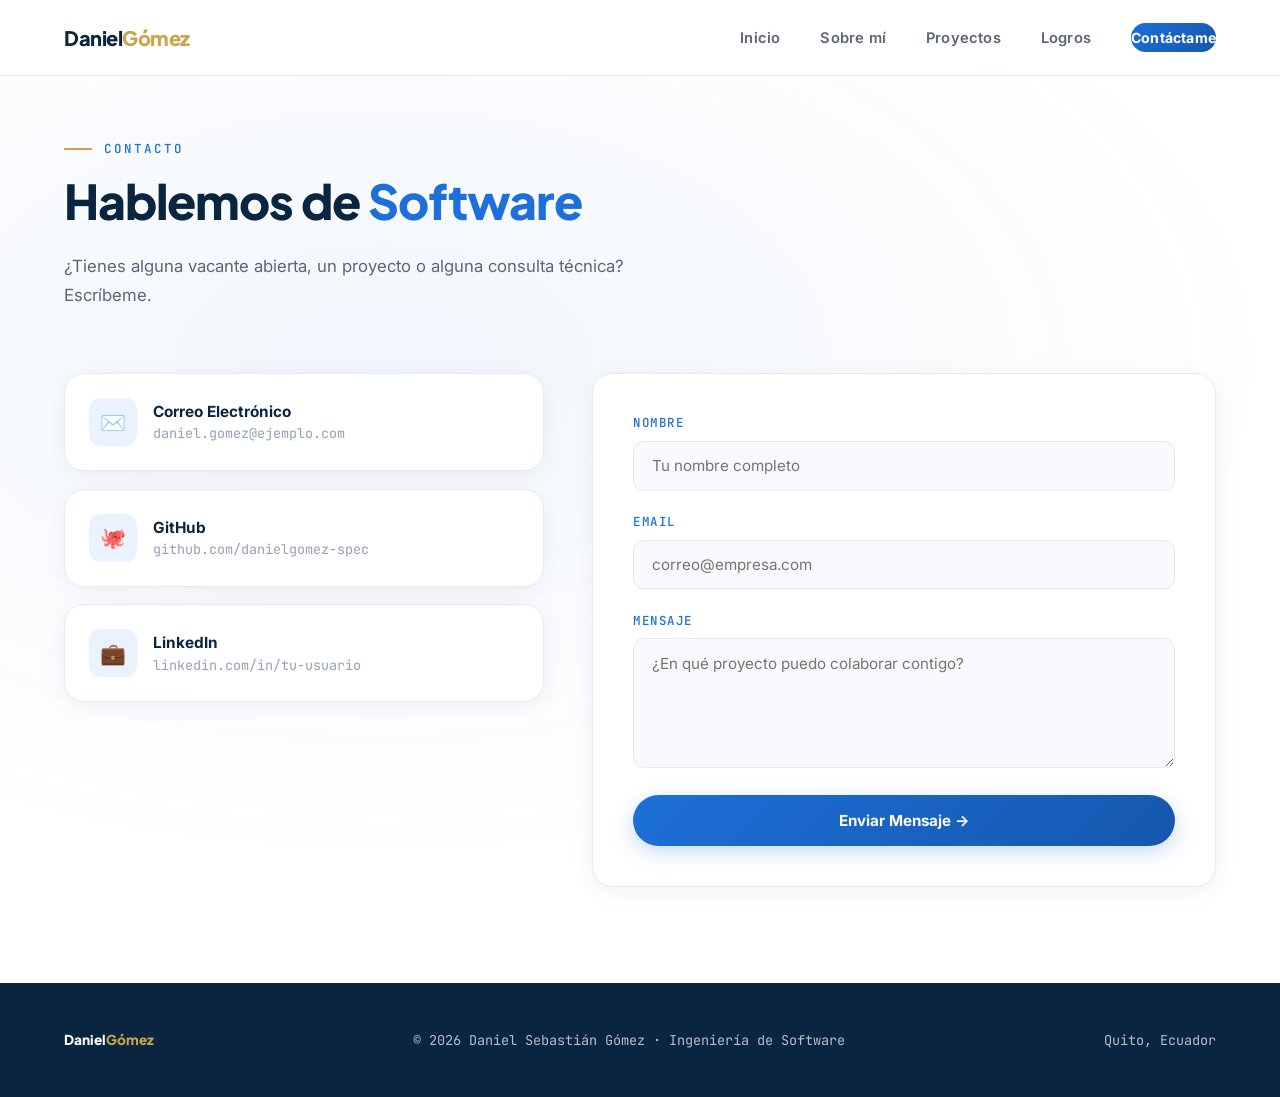
==== contacto.html @ 3a13659c "Cambio visual del portafolio" ====
<!DOCTYPE html>
<html lang="es">
<head>
  <meta charset="UTF-8" />
  <meta name="viewport" content="width=device-width, initial-scale=1.0" />
  <title>Contacto — Daniel Gómez</title>

  <link rel="preconnect" href="https://fonts.googleapis.com" />
  <link href="https://fonts.googleapis.com/css2?family=Plus+Jakarta+Sans:wght@500;700;800&family=Inter:wght@400;500;600&family=JetBrains+Mono:wght@400;500&display=swap" rel="stylesheet" />
  <link rel="stylesheet" href="style.css" />

  <!-- ====================================================
       ESTILOS PROPIOS DE ESTA PÁGINA (contacto.html)
       ==================================================== -->
  <style>
    .page-header { padding: 4rem 0 1rem; }

    .contact-grid { display: grid; grid-template-columns: 1fr 1.3fr; gap: 3rem; }

    /* Tarjetas de enlaces sociales */
    .contact-links { display: flex; flex-direction: column; gap: 1.1rem; }
    .contact-link {
      display: flex; align-items: center; gap: 1rem;
      padding: 1.5rem; text-decoration: none;
    }
    .contact-link:hover { transform: translateX(6px); }
    .contact-icon {
      width: 48px; height: 48px; border-radius: 12px;
      background: var(--blue-light);
      display: flex; align-items: center; justify-content: center;
      font-size: 1.3rem; flex-shrink: 0;
    }
    .contact-link h4 { color: var(--navy); font-size: 0.96rem; font-weight: 700; margin-bottom: 0.2rem; }
    .contact-link p { color: var(--text-light); font-size: 0.84rem; font-family: var(--font-mono); }

    /* Formulario */
    .contact-form { padding: 2.5rem; }
    .form-group { margin-bottom: 1.4rem; }
    .form-group label {
      display: block; font-family: var(--font-mono); font-size: 0.78rem;
      text-transform: uppercase; letter-spacing: 1.5px;
      color: var(--blue); margin-bottom: 0.6rem; font-weight: 500;
    }
    .form-group input, .form-group textarea {
      width: 100%;
      background: var(--bg-soft);
      border: 1px solid var(--border);
      border-radius: 10px; padding: 0.9rem 1.1rem;
      color: var(--text); font-family: var(--font-body); font-size: 0.95rem;
      transition: border-color 0.25s ease, background 0.25s ease;
    }
    .form-group input:focus, .form-group textarea:focus {
      outline: none; border-color: var(--blue); background: #fff;
      box-shadow: 0 0 0 3px var(--blue-light);
    }
    .form-group textarea { resize: vertical; min-height: 130px; }

    /* Pequeño aviso de confirmación, oculto por defecto */
    .form-success {
      display: none;
      background: #e7f7ee; color: #1a9b5c;
      padding: 0.9rem 1.1rem; border-radius: 10px;
      font-size: 0.88rem; margin-top: 1rem; font-weight: 600;
    }
    .form-success.show { display: block; }

    @media (max-width: 900px) {
      .contact-grid { grid-template-columns: 1fr; }
    }
  </style>
</head>
<body>

<div class="ambient-bg"></div>

<nav>
  <a class="nav-logo" href="index.html">Daniel<span>Gómez</span></a>
  <button class="nav-toggle" aria-label="Abrir menú"><span></span><span></span><span></span></button>
  <div class="nav-links">
    <a href="index.html">Inicio</a>
    <a href="sobre-mi.html">Sobre mí</a>
    <a href="proyectos.html">Proyectos</a>
    <a href="logros.html">Logros</a>
    <a href="contacto.html" class="active nav-cta">Contáctame</a>
  </div>
</nav>

<section class="page-section page-header">
  <div class="container">
    <div class="section-label">Contacto</div>
    <h1 class="section-title reveal">Hablemos de <span class="accent">Software</span></h1>
    <p class="section-subtitle reveal">¿Tienes alguna vacante abierta, un proyecto o alguna consulta técnica? Escríbeme.</p>
  </div>
</section>

<section class="page-section" style="padding-top: 0;">
  <div class="container">
    <div class="contact-grid">

      <!-- COLUMNA IZQUIERDA: redes y contacto directo -->
      <div class="contact-links reveal">
        <a href="mailto:daniel.gomez@ejemplo.com" class="card contact-link">
          <div class="contact-icon">✉️</div>
          <div><h4>Correo Electrónico</h4><p>daniel.gomez@ejemplo.com</p></div>
        </a>
        <a href="https://github.com/danielgomez-spec" target="_blank" class="card contact-link">
          <div class="contact-icon">🐙</div>
          <div><h4>GitHub</h4><p>github.com/danielgomez-spec</p></div>
        </a>
        <a href="https://linkedin.com/in/tu-usuario" target="_blank" class="card contact-link">
          <div class="contact-icon">💼</div>
          <div><h4>LinkedIn</h4><p>linkedin.com/in/tu-usuario</p></div>
        </a>
      </div>

      <!-- COLUMNA DERECHA: formulario (simulado, no envía a un servidor real) -->
      <form class="card contact-form reveal" id="contactForm">
        <div class="form-group">
          <label>Nombre</label>
          <input type="text" placeholder="Tu nombre completo" required />
        </div>
        <div class="form-group">
          <label>Email</label>
          <input type="email" placeholder="correo@empresa.com" required />
        </div>
        <div class="form-group">
          <label>Mensaje</label>
          <textarea placeholder="¿En qué proyecto puedo colaborar contigo?" required></textarea>
        </div>
        <button type="submit" class="btn-primary" style="width:100%; justify-content:center;">Enviar Mensaje →</button>
        <div class="form-success" id="formSuccess">✓ Mensaje enviado correctamente. Te responderé pronto.</div>
      </form>

    </div>
  </div>
</section>

<footer>
  <span class="footer-logo">Daniel<span>Gómez</span></span>
  <span>© 2026 Daniel Sebastián Gómez · Ingeniería de Software</span>
  <span>Quito, Ecuador</span>
</footer>

<script src="script.js"></script>

<!-- ====================================================
     SCRIPT PROPIO: simula el envío del formulario.
     NOTA IMPORTANTE: este formulario NO envía correos reales.
     Para que funcione de verdad necesitas conectarlo a un
     servicio backend (ej: Formspree, EmailJS, o tu propio
     servidor). Por ahora solo muestra un mensaje de éxito.
     ==================================================== -->
<script>
  const form = document.getElementById('contactForm');
  const success = document.getElementById('formSuccess');
  form.addEventListener('submit', (e) => {
    e.preventDefault();
    success.classList.add('show');
    form.reset();
    setTimeout(() => success.classList.remove('show'), 4000);
  });
</script>

</body>
</html>
---- style.css ----
/* ============================================================
   HOJA DE ESTILOS COMPARTIDA — Portafolio Daniel Gómez
   ============================================================
   Este archivo se usa en TODAS las páginas (index, sobre-mi,
   proyectos, logros, contacto) para que el diseño sea consistente.

   Si quieres cambiar un color, una fuente o un tamaño en TODO
   el sitio a la vez, hazlo aquí. Si quieres cambiar algo en
   UNA sola página, hazlo en el <style> de esa página.
   ============================================================ */

/* ── 1. VARIABLES DE COLOR Y TIPOGRAFÍA ──────────────────────
   Estas son las "piezas de lego" del diseño. Cambia un valor
   aquí y se actualiza en todo el sitio automáticamente. */
:root {
  /* Colores de fondo */
  --bg: #ffffff;              /* Fondo principal (blanco) */
  --bg-soft: #f7f9fc;         /* Fondo de secciones alternas (gris muy claro) */
  --bg-card: #ffffff;         /* Fondo de tarjetas */

  /* Colores de marca */
  --navy: #0a2540;            /* Azul marino oscuro — texto principal / nav */
  --blue: #1e6fd9;            /* Azul brillante — acento principal, links, botones */
  --blue-light: #eaf2fd;      /* Azul muy claro — fondos suaves de hover */
  --gold: #c9a449;            /* Dorado — acento premium, detalles, líneas */
  --gold-light: #f7efdc;      /* Dorado muy claro — fondos suaves */

  /* Colores de texto */
  --text: #1a1f2e;            /* Texto principal (casi negro) */
  --text-muted: #5b6577;      /* Texto secundario (gris) */
  --text-light: #94a0b3;      /* Texto terciario (gris claro) */

  /* Bordes y sombras */
  --border: #e6eaf0;          /* Borde sutil para tarjetas */
  --shadow: 0 4px 24px rgba(10, 37, 64, 0.06);
  --shadow-hover: 0 12px 40px rgba(10, 37, 64, 0.12);

  /* Tipografía: Plus Jakarta Sans = títulos (look moderno tipo Wix) 
     Inter = cuerpo de texto (alta legibilidad) */
  --font-display: 'Plus Jakarta Sans', sans-serif;
  --font-body: 'Inter', sans-serif;
  --font-mono: 'JetBrains Mono', monospace; /* Para etiquetas técnicas */

  --nav-h: 76px; /* Alto de la barra de navegación, usado para el padding-top del body */
}

/* ── 2. RESET BÁSICO ─────────────────────────────────────────
   Quita los márgenes/paddings por defecto del navegador para
   tener control total del espaciado. */
*, *::before, *::after { box-sizing: border-box; margin: 0; padding: 0; }
html { scroll-behavior: smooth; }
body {
  font-family: var(--font-body);
  background: var(--bg);
  color: var(--text);
  padding-top: var(--nav-h); /* Deja espacio para el nav fijo */
  overflow-x: hidden;
}
img { max-width: 100%; display: block; }
a { color: inherit; }

/* ── 3. FONDO ANIMADO SUTIL ───────────────────────────────────
   Capa decorativa con manchas de color en movimiento muy lento.
   Es puramente visual y no afecta el contenido (pointer-events: none).
   Para apagar la animación, comenta la línea "animation:" abajo. */
.ambient-bg {
  position: fixed;
  inset: 0;
  z-index: -1;
  pointer-events: none;
  background:
    radial-gradient(ellipse 50% 40% at 15% 20%, rgba(30,111,217,0.06) 0%, transparent 70%),
    radial-gradient(ellipse 45% 40% at 85% 60%, rgba(201,164,73,0.08) 0%, transparent 70%),
    radial-gradient(ellipse 40% 35% at 50% 90%, rgba(30,111,217,0.04) 0%, transparent 70%);
  background-size: 200% 200%;
  animation: ambientMove 25s ease-in-out infinite; /* Movimiento lento, no distrae */
}
@keyframes ambientMove {
  0%, 100% { background-position: 0% 0%; }
  50% { background-position: 100% 100%; }
}

/* ── 4. BARRA DE NAVEGACIÓN ───────────────────────────────────
   IMPORTANTE: los enlaces aquí son <a href="archivo.html">,
   es decir, NAVEGAN a otra página real (no usan #ancla).
   Por eso cada página HTML necesita su propio <nav> con la
   clase "active" puesta en el link correspondiente. */
nav {
  position: fixed; top: 0; left: 0; right: 0;
  z-index: 1000;
  height: var(--nav-h);
  display: flex; align-items: center; justify-content: space-between;
  padding: 0 4rem;
  background: rgba(255,255,255,0.85);
  backdrop-filter: blur(16px);
  -webkit-backdrop-filter: blur(16px);
  border-bottom: 1px solid var(--border);
}
.nav-logo {
  font-family: var(--font-display);
  font-size: 1.25rem;
  font-weight: 800;
  text-decoration: none;
  color: var(--navy);
  letter-spacing: -0.5px;
}
.nav-logo span { color: var(--gold); } /* La parte dorada del logo "DG.dev" */

.nav-links { display: flex; align-items: center; gap: 2.5rem; }
.nav-links a {
  text-decoration: none;
  color: var(--text-muted);
  font-size: 0.92rem;
  font-weight: 600;
  letter-spacing: 0.2px;
  position: relative;
  padding: 0.4rem 0;
  transition: color 0.25s ease;
}
/* Línea inferior animada al hacer hover/activo */
.nav-links a::after {
  content: '';
  position: absolute; left: 0; right: 0; bottom: -4px;
  height: 2px;
  background: linear-gradient(90deg, var(--blue), var(--gold));
  transform: scaleX(0);
  transform-origin: left;
  transition: transform 0.3s ease;
}
.nav-links a:hover { color: var(--navy); }
.nav-links a:hover::after, .nav-links a.active::after { transform: scaleX(1); }
.nav-links a.active { color: var(--navy); }

/* Botón CTA opcional en el nav (ej: "Contáctame") */
.nav-cta {
  background: linear-gradient(135deg, var(--blue), #1557ad);
  color: #fff !important;
  padding: 0.6rem 1.4rem;
  border-radius: 50px;
  font-size: 0.88rem !important;
  font-weight: 700 !important;
}
.nav-cta::after { display: none; } /* No queremos la línea inferior en el botón */
.nav-cta:hover { transform: translateY(-2px); box-shadow: 0 8px 20px rgba(30,111,217,0.3); }

/* Menú hamburguesa para móvil (oculto en desktop) */
.nav-toggle { display: none; }

/* ── 5. ETIQUETAS DE SECCIÓN (eyebrow + título) ───────────────
   Patrón reutilizado en cada página: una etiqueta pequeña con
   línea dorada + título grande con una palabra acentuada. */
.section-label {
  font-family: var(--font-mono);
  font-size: 0.78rem;
  font-weight: 500;
  color: var(--blue);
  letter-spacing: 3px;
  text-transform: uppercase;
  margin-bottom: 1rem;
  display: flex; align-items: center; gap: 0.75rem;
}
.section-label::before { content: ''; width: 28px; height: 2px; background: var(--gold); }

.section-title {
  font-family: var(--font-display);
  font-size: clamp(2rem, 4vw, 3rem);
  font-weight: 800;
  color: var(--navy);
  line-height: 1.15;
  letter-spacing: -1px;
  margin-bottom: 1.5rem;
}
.section-title .accent { color: var(--blue); } /* Palabra resaltada dentro de un título */
.section-title .accent-gold { color: var(--gold); }

.section-subtitle {
  color: var(--text-muted);
  font-size: 1.05rem;
  line-height: 1.7;
  max-width: 640px;
  margin-bottom: 3rem;
  font-weight: 400;
}

/* ── 6. CONTENEDORES GENERALES ────────────────────────────────
   .page-section = espacio estándar entre secciones de una página
   .container    = ancho máximo centrado, usado dentro de cada sección */
.page-section { padding: 6rem 0; position: relative; }
.page-section.soft { background: var(--bg-soft); } /* Para alternar fondo blanco/gris */
.container { max-width: 1280px; margin: 0 auto; padding: 0 4rem; }

/* ── 7. TARJETAS GENÉRICAS (reutilizadas en varias páginas) ──── */
.card {
  background: var(--bg-card);
  border: 1px solid var(--border);
  border-radius: 20px;
  box-shadow: var(--shadow);
  transition: transform 0.35s ease, box-shadow 0.35s ease, border-color 0.35s ease;
}
.card:hover {
  transform: translateY(-6px);
  box-shadow: var(--shadow-hover);
  border-color: rgba(30,111,217,0.25);
}

/* ── 8. BOTONES ────────────────────────────────────────────── */
.btn-primary {
  display: inline-flex; align-items: center; gap: 0.5rem;
  background: linear-gradient(135deg, var(--blue), #1557ad);
  color: #fff; text-decoration: none;
  padding: 1rem 2.2rem; border-radius: 50px;
  font-weight: 700; font-size: 0.95rem;
  box-shadow: 0 6px 20px rgba(30,111,217,0.25);
  transition: transform 0.3s ease, box-shadow 0.3s ease;
  border: none; cursor: pointer; font-family: var(--font-body);
}
.btn-primary:hover { transform: translateY(-3px); box-shadow: 0 10px 30px rgba(30,111,217,0.35); }

.btn-gold {
  display: inline-flex; align-items: center; gap: 0.5rem;
  background: linear-gradient(135deg, var(--gold), #b08f3a);
  color: #fff; text-decoration: none;
  padding: 1rem 2.2rem; border-radius: 50px;
  font-weight: 700; font-size: 0.95rem;
  box-shadow: 0 6px 20px rgba(201,164,73,0.3);
  transition: transform 0.3s ease, box-shadow 0.3s ease;
  border: none; cursor: pointer; font-family: var(--font-body);
}
.btn-gold:hover { transform: translateY(-3px); box-shadow: 0 10px 30px rgba(201,164,73,0.4); }

.btn-outline {
  display: inline-flex; align-items: center; gap: 0.5rem;
  border: 1.5px solid var(--navy);
  color: var(--navy); text-decoration: none;
  padding: 1rem 2.2rem; border-radius: 50px;
  font-weight: 700; font-size: 0.95rem;
  transition: all 0.3s ease; background: transparent;
}
.btn-outline:hover { background: var(--navy); color: #fff; transform: translateY(-3px); }

/* ── 9. ANIMACIÓN DE ENTRADA AL HACER SCROLL ──────────────────
   Cualquier elemento con clase "reveal" empieza invisible y
   desplazado hacia abajo. El JS (al final de cada página) le
   agrega la clase "visible" cuando entra en pantalla. */
.reveal {
  opacity: 0;
  transform: translateY(28px);
  transition: opacity 0.7s ease, transform 0.7s ease;
}
.reveal.visible { opacity: 1; transform: translateY(0); }

/* Divisor decorativo entre secciones */
.divider {
  height: 1px;
  max-width: 1280px; margin: 0 auto;
  background: linear-gradient(90deg, transparent, var(--border) 20%, var(--border) 80%, transparent);
}

/* ── 10. FOOTER GLOBAL ─────────────────────────────────────── */
footer {
  background: var(--navy);
  color: rgba(255,255,255,0.7);
  padding: 3rem 4rem;
  display: flex; align-items: center; justify-content: space-between;
  font-family: var(--font-mono); font-size: 0.85rem;
  flex-wrap: wrap; gap: 1rem;
}
.footer-logo { font-family: var(--font-display); font-weight: 800; color: #fff; }
.footer-logo span { color: var(--gold); }

/* ── 11. RESPONSIVE: TABLET Y MÓVIL ───────────────────────────
   Por debajo de 900px de ancho, escondemos el menú de texto y
   mostramos el botón hamburguesa (la lógica de abrir/cerrar
   está en el JS de cada página). */
@media (max-width: 900px) {
  nav { padding: 0 1.5rem; }
  .nav-links {
    position: fixed; top: var(--nav-h); left: 0; right: 0;
    background: #fff;
    flex-direction: column; align-items: flex-start;
    padding: 1.5rem;
    border-bottom: 1px solid var(--border);
    transform: translateY(-150%);
    transition: transform 0.35s ease;
    gap: 1.25rem;
  }
  .nav-links.open { transform: translateY(0); }
  .nav-toggle {
    display: flex; flex-direction: column; gap: 5px;
    background: none; border: none; cursor: pointer; padding: 0.5rem;
  }
  .nav-toggle span { width: 24px; height: 2px; background: var(--navy); border-radius: 2px; }

  .container { padding: 0 1.5rem; }
  .page-section { padding: 4rem 0; }
  footer { padding: 2rem 1.5rem; flex-direction: column; text-align: center; }
}

/* Respeta la preferencia de "reducir movimiento" del usuario */
@media (prefers-reduced-motion: reduce) {
  *, *::before, *::after { animation: none !important; transition: none !important; }
}
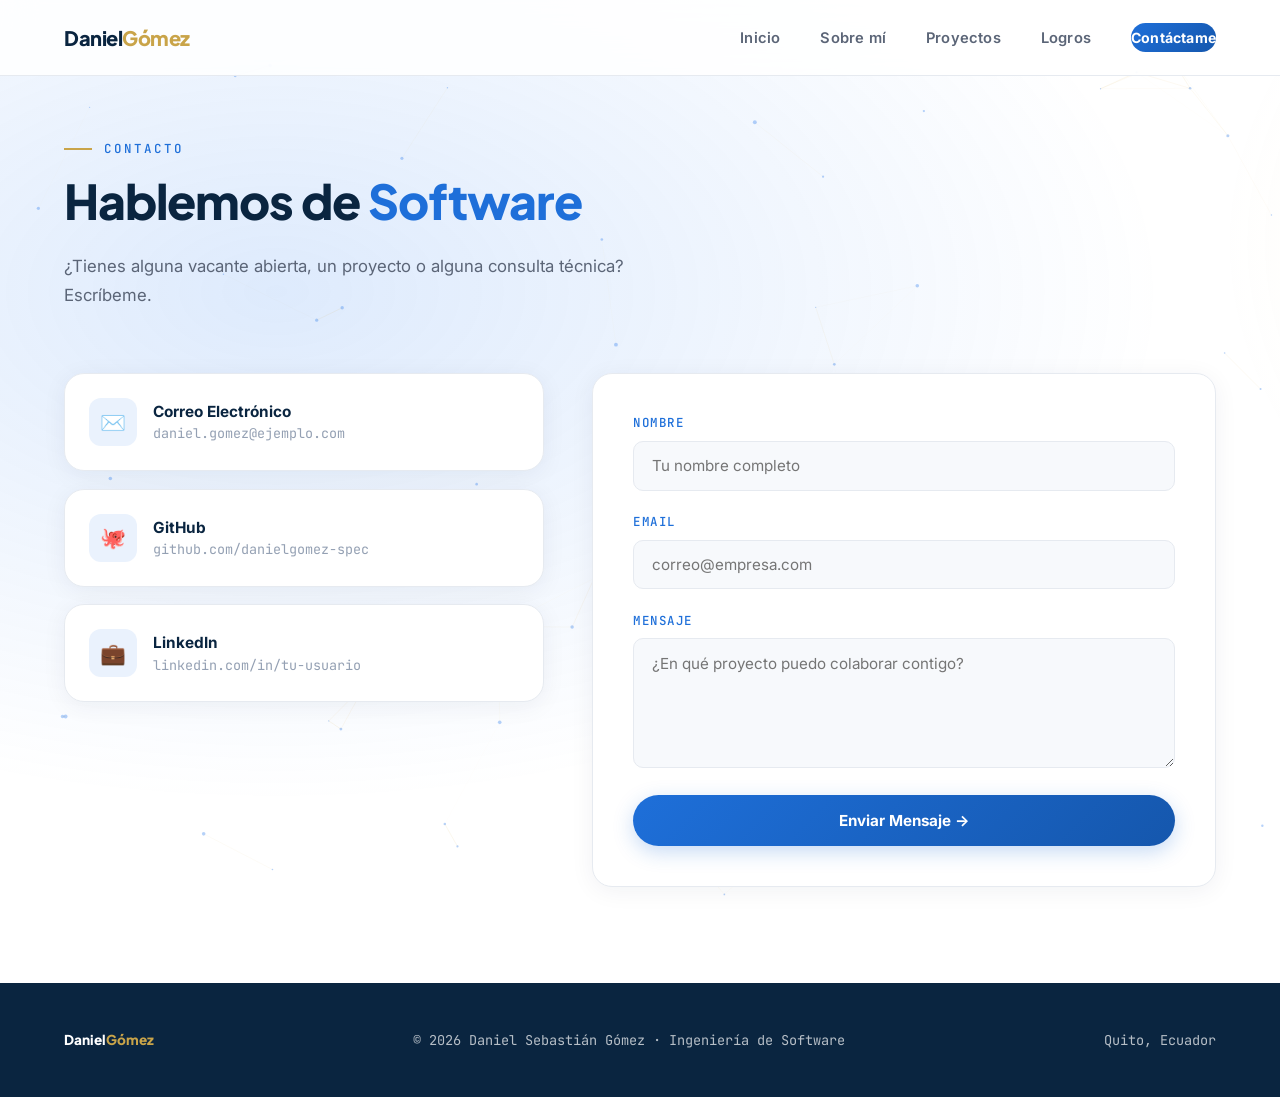
==== commit 8afe1c68: "Transicion y efectos visuales" ====
--- a/contacto.html
+++ b/contacto.html
@@ -71,7 +71,13 @@
 </head>
 <body>
 
+<!-- Cortina de transición entre páginas (ver style.css sección 11 y script.js sección 5) -->
+<div id="page-transition"><span class="transition-mark">DG</span></div>
+
+<!-- Capa de fondo decorativa: mesh de color animado -->
 <div class="ambient-bg"></div>
+<!-- Capa de fondo decorativa: partículas conectadas (dibujadas por JS) -->
+<canvas id="bg-canvas"></canvas>
 
 <nav>
   <a class="nav-logo" href="index.html">Daniel<span>Gómez</span></a>
--- a/style.css
+++ b/style.css
@@ -34,6 +34,15 @@
   --border: #e6eaf0;          /* Borde sutil para tarjetas */
   --shadow: 0 4px 24px rgba(10, 37, 64, 0.06);
   --shadow-hover: 0 12px 40px rgba(10, 37, 64, 0.12);
+
+  /* Colores SOLO para el fondo animado (más saturados que los de marca,
+     porque se usan en manchas grandes y difuminadas, no en texto).
+     Si quieres que el fondo se vea más o menos intenso, ajusta el
+     valor "alpha" (el número después de la coma final en rgba) en
+     la sección "FONDO ANIMADO" más abajo, no estos hex. */
+  --bg-fx-blue: #2f7ff0;
+  --bg-fx-gold: #d8ad4d;
+  --bg-fx-violet: #6c5ce7;
 
   /* Tipografía: Plus Jakarta Sans = títulos (look moderno tipo Wix) 
      Inter = cuerpo de texto (alta legibilidad) */
@@ -59,25 +68,47 @@
 img { max-width: 100%; display: block; }
 a { color: inherit; }
 
-/* ── 3. FONDO ANIMADO SUTIL ───────────────────────────────────
-   Capa decorativa con manchas de color en movimiento muy lento.
-   Es puramente visual y no afecta el contenido (pointer-events: none).
-   Para apagar la animación, comenta la línea "animation:" abajo. */
+/* ── 3. FONDO ANIMADO ──────────────────────────────────────────
+   Dos capas trabajando juntas para dar vida al fondo blanco:
+
+   A) .ambient-bg → un "mesh" de 4 manchas de color grandes y
+      difuminadas (radial-gradient) que se mueven lentamente en
+      bucle. Es la capa de color.
+
+   B) #bg-canvas → partículas finas conectadas por líneas que
+      flotan y reaccionan levemente al mouse. Es la capa de
+      textura/profundidad, dibujada con JavaScript (ver script.js).
+
+   Ambas son decorativas (pointer-events: none) y van DETRÁS de
+   todo el contenido (z-index: -2 y -1). Para bajar la intensidad
+   del color, reduce los valores "alpha" (el último número en cada
+   rgba). Para apagar el movimiento, comenta la línea "animation". */
 .ambient-bg {
+  position: fixed;
+  inset: 0;
+  z-index: -2;
+  pointer-events: none;
+  background:
+    radial-gradient(ellipse 55% 45% at 12% 18%, rgba(47,127,240,0.16) 0%, transparent 70%),
+    radial-gradient(ellipse 50% 45% at 88% 15%, rgba(216,173,77,0.18) 0%, transparent 70%),
+    radial-gradient(ellipse 50% 45% at 85% 85%, rgba(108,92,231,0.14) 0%, transparent 70%),
+    radial-gradient(ellipse 45% 40% at 10% 90%, rgba(47,127,240,0.12) 0%, transparent 70%);
+  background-size: 180% 180%;
+  animation: ambientMove 18s ease-in-out infinite alternate;
+}
+@keyframes ambientMove {
+  0%   { background-position: 0% 0%, 100% 0%, 100% 100%, 0% 100%; }
+  50%  { background-position: 30% 40%, 70% 30%, 70% 70%, 30% 60%; }
+  100% { background-position: 60% 10%, 40% 60%, 50% 40%, 60% 90%; }
+}
+
+/* Canvas de partículas: ocupa toda la pantalla, fijo, detrás del
+   contenido pero ENCIMA del mesh de color (z-index -1 vs -2). */
+#bg-canvas {
   position: fixed;
   inset: 0;
   z-index: -1;
   pointer-events: none;
-  background:
-    radial-gradient(ellipse 50% 40% at 15% 20%, rgba(30,111,217,0.06) 0%, transparent 70%),
-    radial-gradient(ellipse 45% 40% at 85% 60%, rgba(201,164,73,0.08) 0%, transparent 70%),
-    radial-gradient(ellipse 40% 35% at 50% 90%, rgba(30,111,217,0.04) 0%, transparent 70%);
-  background-size: 200% 200%;
-  animation: ambientMove 25s ease-in-out infinite; /* Movimiento lento, no distrae */
-}
-@keyframes ambientMove {
-  0%, 100% { background-position: 0% 0%; }
-  50% { background-position: 100% 100%; }
 }
 
 /* ── 4. BARRA DE NAVEGACIÓN ───────────────────────────────────
@@ -268,7 +299,52 @@
 .footer-logo { font-family: var(--font-display); font-weight: 800; color: #fff; }
 .footer-logo span { color: var(--gold); }
 
-/* ── 11. RESPONSIVE: TABLET Y MÓVIL ───────────────────────────
+/* ── 11. TRANSICIÓN ENTRE PÁGINAS ──────────────────────────────
+   Una "cortina" de color (#page-transition) cubre toda la pantalla
+   antes de cambiar de página y se retira con una animación al
+   cargar la nueva. Esto refuerza visualmente que las 5 páginas
+   están conectadas, en vez de sentirse como saltos secos.
+
+   Cómo funciona (la lógica vive en script.js):
+   1) Al cargar cualquier página, la cortina empieza visible y
+      se desliza hacia afuera (clase "leaving").
+   2) Al hacer clic en un link interno, la cortina vuelve a
+      cubrir la pantalla (clase "entering") y SOLO ENTONCES
+      se navega de verdad a la siguiente página. */
+#page-transition {
+  position: fixed;
+  inset: 0;
+  z-index: 9999;
+  pointer-events: none;
+  background: linear-gradient(120deg, var(--navy) 0%, var(--blue) 55%, var(--gold) 100%);
+  transform: translateY(0);
+  display: flex; align-items: center; justify-content: center;
+}
+/* Estado inicial al cargar: se retira hacia arriba revelando la página */
+#page-transition.leaving {
+  animation: curtainLeave 0.7s cubic-bezier(0.65, 0, 0.35, 1) forwards;
+}
+/* Estado al hacer clic en un link: cubre la pantalla hacia arriba */
+#page-transition.entering {
+  pointer-events: all;
+  animation: curtainEnter 0.5s cubic-bezier(0.65, 0, 0.35, 1) forwards;
+}
+@keyframes curtainLeave {
+  from { transform: translateY(0); }
+  to   { transform: translateY(-100%); }
+}
+@keyframes curtainEnter {
+  from { transform: translateY(100%); }
+  to   { transform: translateY(0); }
+}
+/* Pequeño logo/monograma centrado dentro de la cortina mientras transiciona */
+.transition-mark {
+  font-family: var(--font-display);
+  font-weight: 800; font-size: 1.4rem; color: #fff;
+  opacity: 0.9; letter-spacing: 1px;
+}
+
+/* ── 12. RESPONSIVE: TABLET Y MÓVIL ───────────────────────────
    Por debajo de 900px de ancho, escondemos el menú de texto y
    mostramos el botón hamburguesa (la lógica de abrir/cerrar
    está en el JS de cada página). */
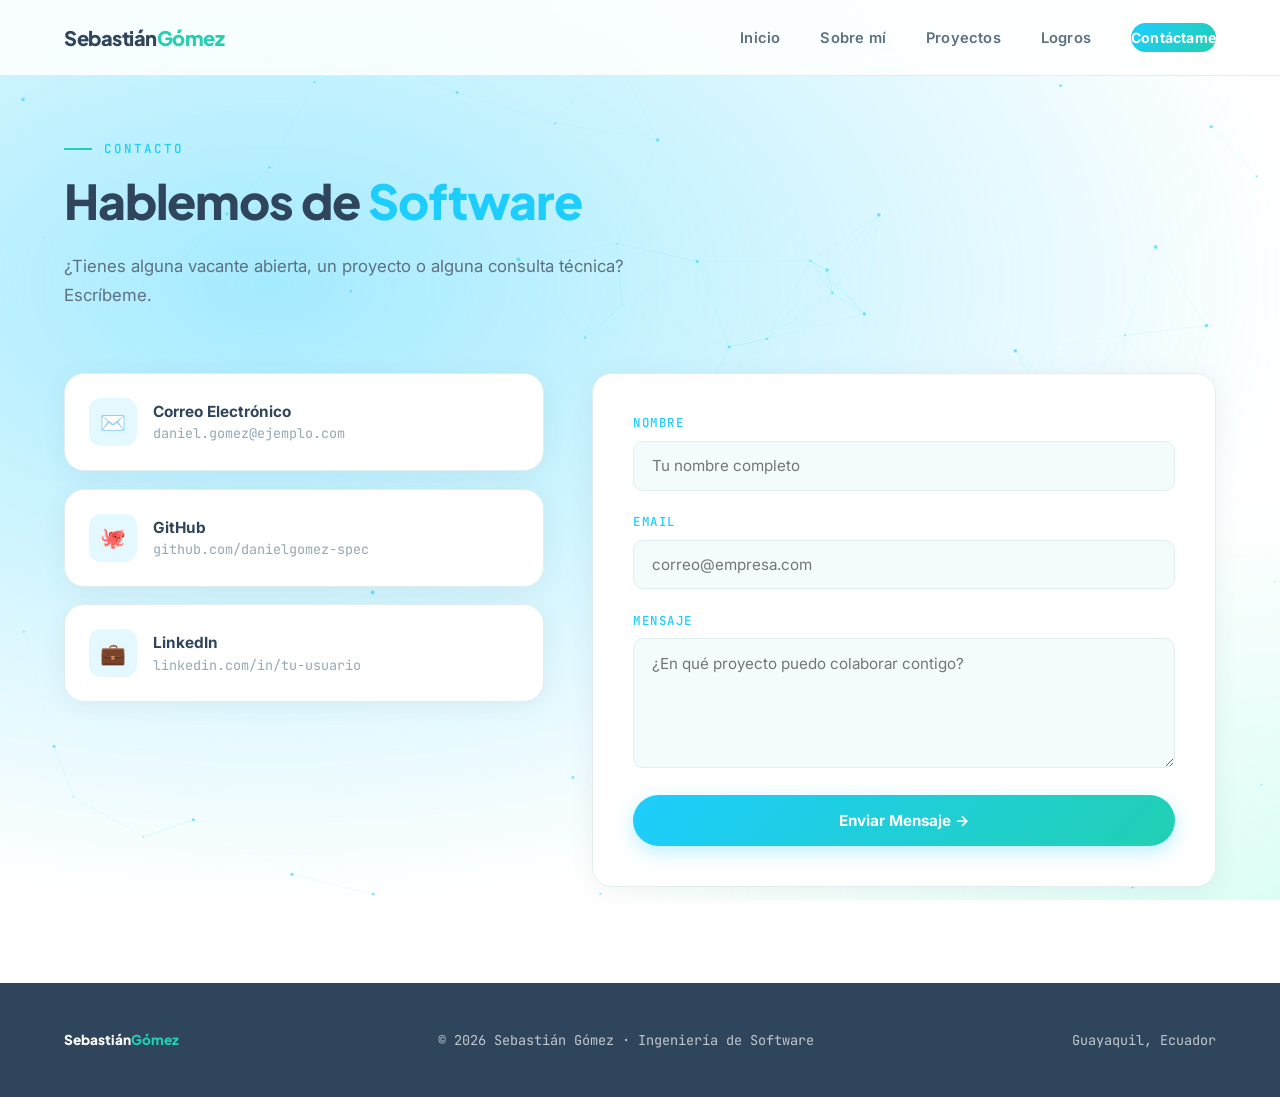
==== commit bd1630c5: "Cambios de visualizacion de la pagina" ====
--- a/contacto.html
+++ b/contacto.html
@@ -3,7 +3,7 @@
 <head>
   <meta charset="UTF-8" />
   <meta name="viewport" content="width=device-width, initial-scale=1.0" />
-  <title>Contacto — Daniel Gómez</title>
+  <title>Contacto — Sebastián Gómez</title>
 
   <link rel="preconnect" href="https://fonts.googleapis.com" />
   <link href="https://fonts.googleapis.com/css2?family=Plus+Jakarta+Sans:wght@500;700;800&family=Inter:wght@400;500;600&family=JetBrains+Mono:wght@400;500&display=swap" rel="stylesheet" />
@@ -80,7 +80,7 @@
 <canvas id="bg-canvas"></canvas>
 
 <nav>
-  <a class="nav-logo" href="index.html">Daniel<span>Gómez</span></a>
+  <a class="nav-logo" href="index.html">Sebastián<span>Gómez</span></a>
   <button class="nav-toggle" aria-label="Abrir menú"><span></span><span></span><span></span></button>
   <div class="nav-links">
     <a href="index.html">Inicio</a>
@@ -142,9 +142,9 @@
 </section>
 
 <footer>
-  <span class="footer-logo">Daniel<span>Gómez</span></span>
-  <span>© 2026 Daniel Sebastián Gómez · Ingeniería de Software</span>
-  <span>Quito, Ecuador</span>
+  <span class="footer-logo">Sebastián<span>Gómez</span></span>
+  <span>© 2026 Sebastián Gómez · Ingeniería de Software</span>
+  <span>Guayaquil, Ecuador</span>
 </footer>
 
 <script src="script.js"></script>
--- a/style.css
+++ b/style.css
@@ -15,34 +15,39 @@
 :root {
   /* Colores de fondo */
   --bg: #ffffff;              /* Fondo principal (blanco) */
-  --bg-soft: #f7f9fc;         /* Fondo de secciones alternas (gris muy claro) */
+  --bg-soft: #f4fbfb;         /* Fondo de secciones alternas (gris-menta muy claro) */
   --bg-card: #ffffff;         /* Fondo de tarjetas */
 
-  /* Colores de marca */
-  --navy: #0a2540;            /* Azul marino oscuro — texto principal / nav */
-  --blue: #1e6fd9;            /* Azul brillante — acento principal, links, botones */
-  --blue-light: #eaf2fd;      /* Azul muy claro — fondos suaves de hover */
-  --gold: #c9a449;            /* Dorado — acento premium, detalles, líneas */
-  --gold-light: #f7efdc;      /* Dorado muy claro — fondos suaves */
+  /* ── PALETA DE MARCA (actualizada) ──────────────────────────
+     Basada en el logo: cian eléctrico → turquesa → menta, con
+     azul marino apagado como color "ancla" para texto oscuro,
+     footer y nav. Si quieres volver a cambiar la paleta más
+     adelante, solo necesitas tocar estos 4 valores hexadecimales. */
+  --navy: #2f455c;            /* Azul marino apagado — texto principal / nav / footer */
+  --blue: #1dcdfe;            /* Cian eléctrico — acento principal, links, botones */
+  --blue-light: #e3f9ff;      /* Cian muy claro — fondos suaves de hover */
+  --gold: #21d0b2;            /* Turquesa — segundo acento, antes "dorado" */
+  --gold-light: #e3fbf5;      /* Turquesa muy claro — fondos suaves */
+  --mint: #34f5c5;            /* Menta — tercer acento, usado en detalles y fondo animado */
 
   /* Colores de texto */
-  --text: #1a1f2e;            /* Texto principal (casi negro) */
-  --text-muted: #5b6577;      /* Texto secundario (gris) */
-  --text-light: #94a0b3;      /* Texto terciario (gris claro) */
+  --text: #1c2b38;            /* Texto principal (azul-negro suave, mismo aire que --navy) */
+  --text-muted: #5c7080;      /* Texto secundario (gris azulado) */
+  --text-light: #94a8b5;      /* Texto terciario (gris azulado claro) */
 
   /* Bordes y sombras */
-  --border: #e6eaf0;          /* Borde sutil para tarjetas */
-  --shadow: 0 4px 24px rgba(10, 37, 64, 0.06);
-  --shadow-hover: 0 12px 40px rgba(10, 37, 64, 0.12);
-
-  /* Colores SOLO para el fondo animado (más saturados que los de marca,
-     porque se usan en manchas grandes y difuminadas, no en texto).
+  --border: #e1eef0;          /* Borde sutil para tarjetas */
+  --shadow: 0 4px 24px rgba(47, 69, 92, 0.07);
+  --shadow-hover: 0 12px 40px rgba(33, 208, 178, 0.16);
+
+  /* Colores SOLO para el fondo animado (mismos tonos de marca,
+     pero se usan en manchas grandes y difuminadas, no en texto).
      Si quieres que el fondo se vea más o menos intenso, ajusta el
      valor "alpha" (el número después de la coma final en rgba) en
      la sección "FONDO ANIMADO" más abajo, no estos hex. */
-  --bg-fx-blue: #2f7ff0;
-  --bg-fx-gold: #d8ad4d;
-  --bg-fx-violet: #6c5ce7;
+  --bg-fx-blue: #1dcdfe;
+  --bg-fx-gold: #21d0b2;
+  --bg-fx-violet: #34f5c5;
 
   /* Tipografía: Plus Jakarta Sans = títulos (look moderno tipo Wix) 
      Inter = cuerpo de texto (alta legibilidad) */
@@ -88,18 +93,25 @@
   inset: 0;
   z-index: -2;
   pointer-events: none;
+  /* Tercera vuelta de ajuste: opacidades casi al doble de la versión
+     anterior (0.22→0.40 etc.) y el núcleo de cada mancha llega más
+     lejos antes de difuminarse (de "72%" a "55%"), para que el color
+     se note de inmediato sobre el blanco sin necesidad de fijarse.
+     Las tarjetas (.card) siguen usando --bg-card sólido encima, así
+     que el texto dentro de ellas no pierde legibilidad. */
   background:
-    radial-gradient(ellipse 55% 45% at 12% 18%, rgba(47,127,240,0.16) 0%, transparent 70%),
-    radial-gradient(ellipse 50% 45% at 88% 15%, rgba(216,173,77,0.18) 0%, transparent 70%),
-    radial-gradient(ellipse 50% 45% at 85% 85%, rgba(108,92,231,0.14) 0%, transparent 70%),
-    radial-gradient(ellipse 45% 40% at 10% 90%, rgba(47,127,240,0.12) 0%, transparent 70%);
-  background-size: 180% 180%;
-  animation: ambientMove 18s ease-in-out infinite alternate;
+    radial-gradient(ellipse 70% 60% at 10% 15%, rgba(29,205,254,0.40) 0%, transparent 55%),
+    radial-gradient(ellipse 65% 60% at 92% 8%, rgba(52,245,197,0.42) 0%, transparent 55%),
+    radial-gradient(ellipse 65% 60% at 90% 90%, rgba(33,208,178,0.38) 0%, transparent 55%),
+    radial-gradient(ellipse 60% 55% at 6% 95%, rgba(29,205,254,0.34) 0%, transparent 55%),
+    radial-gradient(ellipse 45% 40% at 50% 50%, rgba(52,245,197,0.20) 0%, transparent 60%);
+  background-size: 210% 210%;
+  animation: ambientMove 13s ease-in-out infinite alternate;
 }
 @keyframes ambientMove {
-  0%   { background-position: 0% 0%, 100% 0%, 100% 100%, 0% 100%; }
-  50%  { background-position: 30% 40%, 70% 30%, 70% 70%, 30% 60%; }
-  100% { background-position: 60% 10%, 40% 60%, 50% 40%, 60% 90%; }
+  0%   { background-position: 0% 0%, 100% 0%, 100% 100%, 0% 100%, 50% 50%; }
+  50%  { background-position: 35% 45%, 65% 25%, 65% 75%, 25% 65%, 40% 60%; }
+  100% { background-position: 65% 5%, 35% 65%, 45% 35%, 65% 95%, 60% 40%; }
 }
 
 /* Canvas de partículas: ocupa toda la pantalla, fijo, detrás del
@@ -164,7 +176,7 @@
 
 /* Botón CTA opcional en el nav (ej: "Contáctame") */
 .nav-cta {
-  background: linear-gradient(135deg, var(--blue), #1557ad);
+  background: linear-gradient(135deg, var(--blue), var(--gold));
   color: #fff !important;
   padding: 0.6rem 1.4rem;
   border-radius: 50px;
@@ -172,7 +184,7 @@
   font-weight: 700 !important;
 }
 .nav-cta::after { display: none; } /* No queremos la línea inferior en el botón */
-.nav-cta:hover { transform: translateY(-2px); box-shadow: 0 8px 20px rgba(30,111,217,0.3); }
+.nav-cta:hover { transform: translateY(-2px); box-shadow: 0 8px 20px rgba(29,205,254,0.35); }
 
 /* Menú hamburguesa para móvil (oculto en desktop) */
 .nav-toggle { display: none; }
@@ -231,33 +243,33 @@
 .card:hover {
   transform: translateY(-6px);
   box-shadow: var(--shadow-hover);
-  border-color: rgba(30,111,217,0.25);
+  border-color: rgba(29,205,254,0.3);
 }
 
 /* ── 8. BOTONES ────────────────────────────────────────────── */
 .btn-primary {
   display: inline-flex; align-items: center; gap: 0.5rem;
-  background: linear-gradient(135deg, var(--blue), #1557ad);
+  background: linear-gradient(135deg, var(--blue), var(--gold));
   color: #fff; text-decoration: none;
   padding: 1rem 2.2rem; border-radius: 50px;
   font-weight: 700; font-size: 0.95rem;
-  box-shadow: 0 6px 20px rgba(30,111,217,0.25);
+  box-shadow: 0 6px 20px rgba(29,205,254,0.3);
   transition: transform 0.3s ease, box-shadow 0.3s ease;
   border: none; cursor: pointer; font-family: var(--font-body);
 }
-.btn-primary:hover { transform: translateY(-3px); box-shadow: 0 10px 30px rgba(30,111,217,0.35); }
+.btn-primary:hover { transform: translateY(-3px); box-shadow: 0 10px 30px rgba(29,205,254,0.4); }
 
 .btn-gold {
   display: inline-flex; align-items: center; gap: 0.5rem;
-  background: linear-gradient(135deg, var(--gold), #b08f3a);
+  background: linear-gradient(135deg, var(--gold), var(--mint));
   color: #fff; text-decoration: none;
   padding: 1rem 2.2rem; border-radius: 50px;
   font-weight: 700; font-size: 0.95rem;
-  box-shadow: 0 6px 20px rgba(201,164,73,0.3);
+  box-shadow: 0 6px 20px rgba(33,208,178,0.3);
   transition: transform 0.3s ease, box-shadow 0.3s ease;
   border: none; cursor: pointer; font-family: var(--font-body);
 }
-.btn-gold:hover { transform: translateY(-3px); box-shadow: 0 10px 30px rgba(201,164,73,0.4); }
+.btn-gold:hover { transform: translateY(-3px); box-shadow: 0 10px 30px rgba(33,208,178,0.4); }
 
 .btn-outline {
   display: inline-flex; align-items: center; gap: 0.5rem;
@@ -316,7 +328,7 @@
   inset: 0;
   z-index: 9999;
   pointer-events: none;
-  background: linear-gradient(120deg, var(--navy) 0%, var(--blue) 55%, var(--gold) 100%);
+  background: linear-gradient(120deg, var(--navy) 0%, var(--blue) 45%, var(--gold) 75%, var(--mint) 100%);
   transform: translateY(0);
   display: flex; align-items: center; justify-content: center;
 }
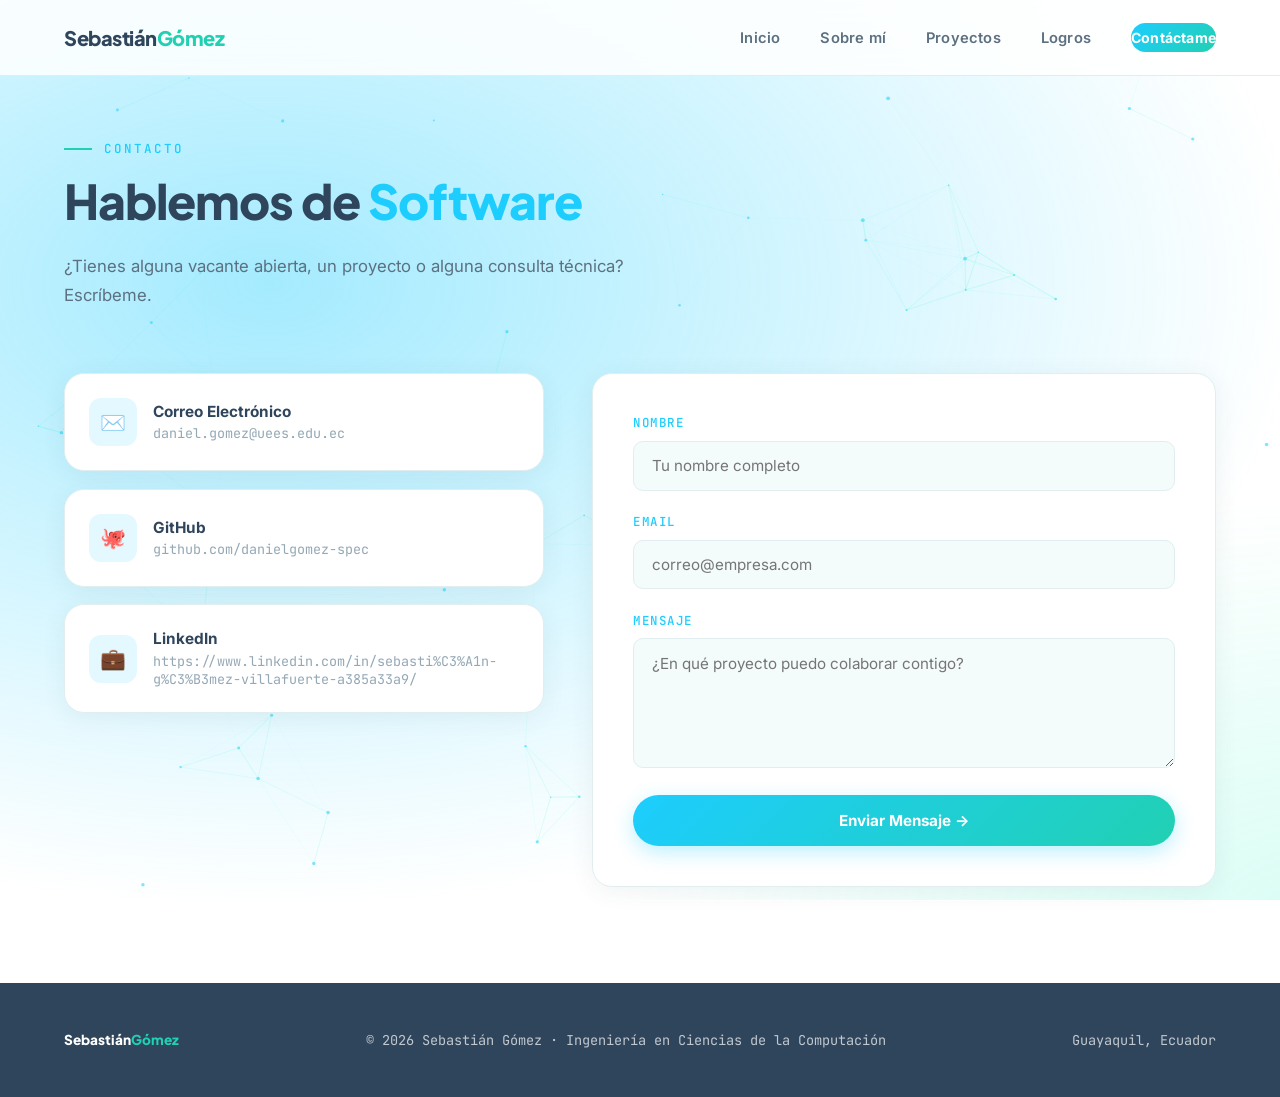
==== commit 1295bfde: "Cambios de información personal" ====
--- a/contacto.html
+++ b/contacto.html
@@ -105,9 +105,9 @@
 
       <!-- COLUMNA IZQUIERDA: redes y contacto directo -->
       <div class="contact-links reveal">
-        <a href="mailto:daniel.gomez@ejemplo.com" class="card contact-link">
+        <a href="mailto:daniel.gomez@uees.edu.ec" class="card contact-link">
           <div class="contact-icon">✉️</div>
-          <div><h4>Correo Electrónico</h4><p>daniel.gomez@ejemplo.com</p></div>
+          <div><h4>Correo Electrónico</h4><p>daniel.gomez@uees.edu.ec</p></div>
         </a>
         <a href="https://github.com/danielgomez-spec" target="_blank" class="card contact-link">
           <div class="contact-icon">🐙</div>
@@ -115,7 +115,7 @@
         </a>
         <a href="https://linkedin.com/in/tu-usuario" target="_blank" class="card contact-link">
           <div class="contact-icon">💼</div>
-          <div><h4>LinkedIn</h4><p>linkedin.com/in/tu-usuario</p></div>
+          <div><h4>LinkedIn</h4><p>https://www.linkedin.com/in/sebasti%C3%A1n-g%C3%B3mez-villafuerte-a385a33a9/</p></div>
         </a>
       </div>
 
@@ -143,7 +143,7 @@
 
 <footer>
   <span class="footer-logo">Sebastián<span>Gómez</span></span>
-  <span>© 2026 Sebastián Gómez · Ingeniería de Software</span>
+  <span>© 2026 Sebastián Gómez · Ingeniería en Ciencias de la Computación</span>
   <span>Guayaquil, Ecuador</span>
 </footer>
 
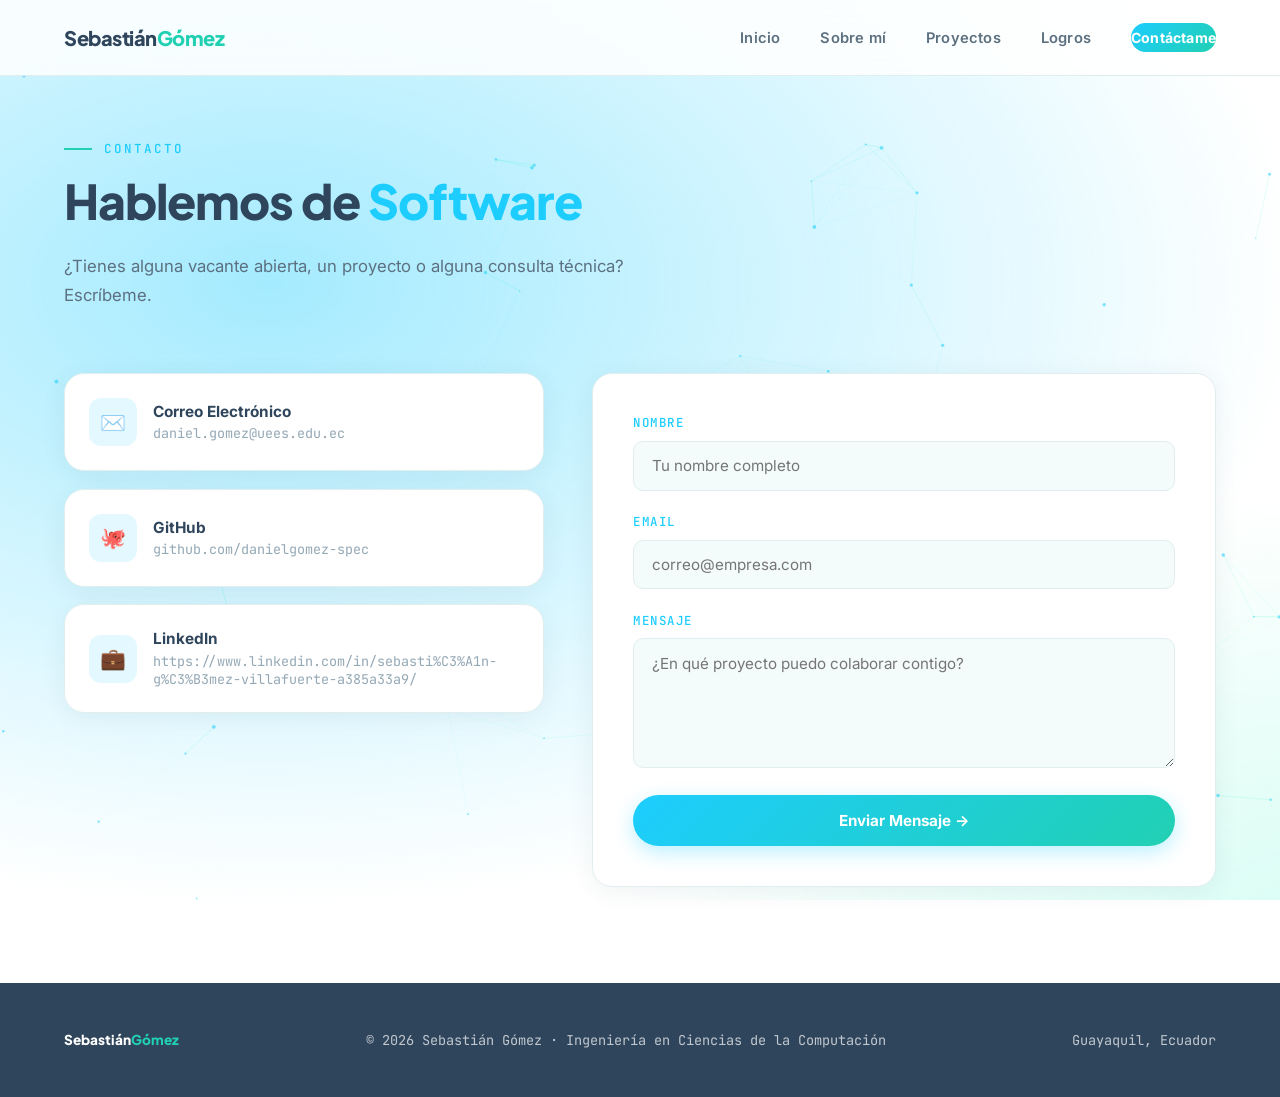
==== commit 976d448f: "Descargar CV" ====
--- a/contacto.html
+++ b/contacto.html
@@ -72,7 +72,7 @@
 <body>
 
 <!-- Cortina de transición entre páginas (ver style.css sección 11 y script.js sección 5) -->
-<div id="page-transition"><span class="transition-mark">DG</span></div>
+<div id="page-transition"><span class="transition-mark">SG</span></div>
 
 <!-- Capa de fondo decorativa: mesh de color animado -->
 <div class="ambient-bg"></div>
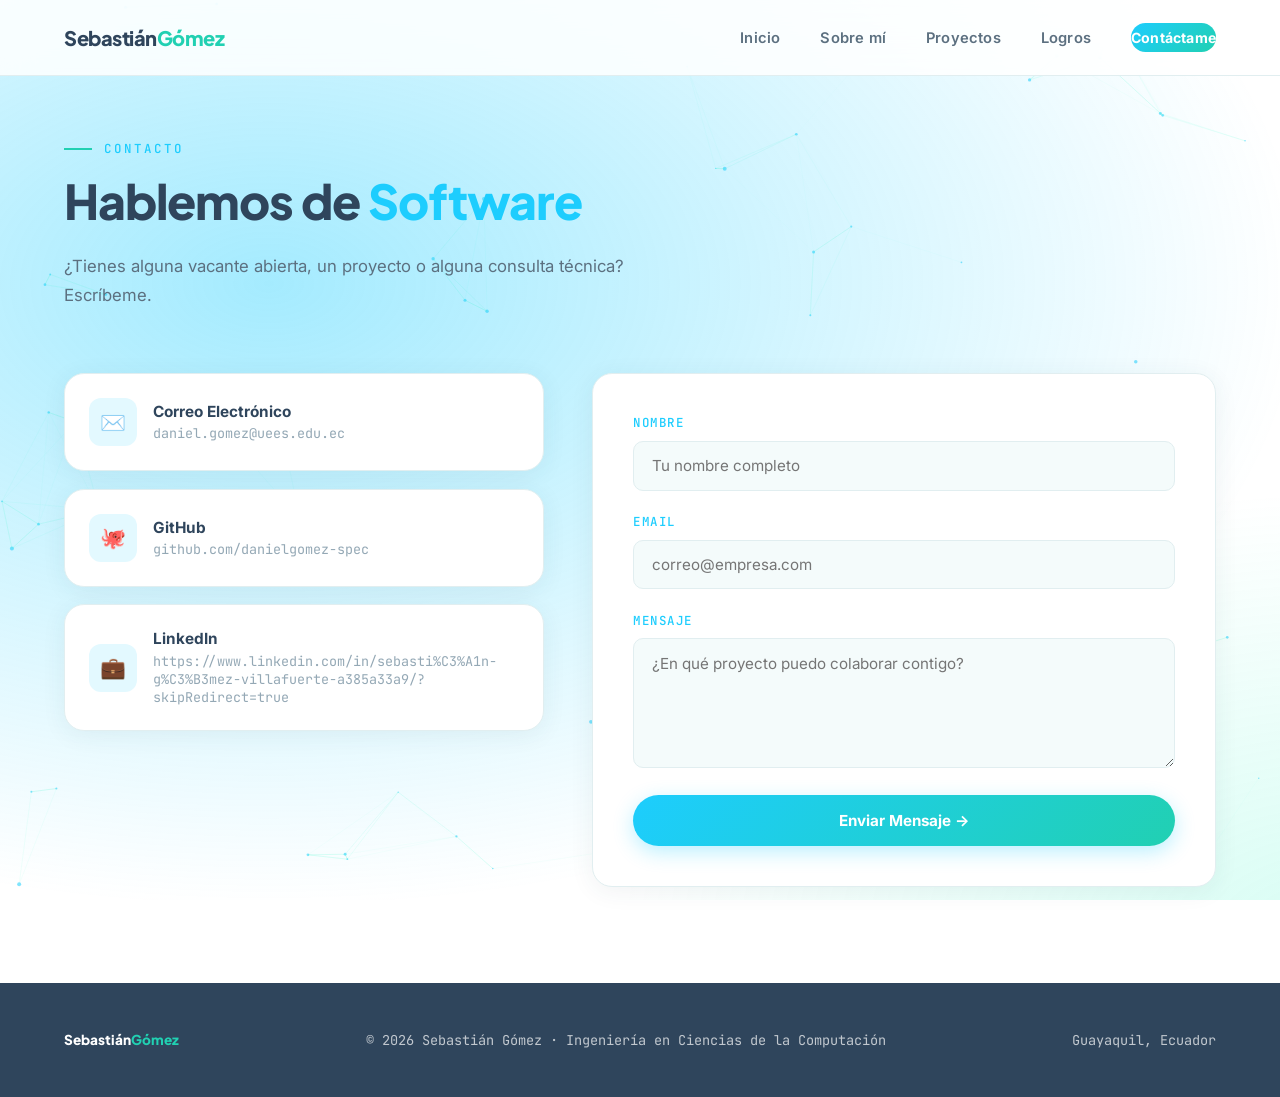
==== commit 60a5677f: "Linkedin" ====
--- a/contacto.html
+++ b/contacto.html
@@ -115,7 +115,7 @@
         </a>
         <a href="https://linkedin.com/in/tu-usuario" target="_blank" class="card contact-link">
           <div class="contact-icon">💼</div>
-          <div><h4>LinkedIn</h4><p>https://www.linkedin.com/in/sebasti%C3%A1n-g%C3%B3mez-villafuerte-a385a33a9/</p></div>
+          <div><h4>LinkedIn</h4><p>https://www.linkedin.com/in/sebasti%C3%A1n-g%C3%B3mez-villafuerte-a385a33a9/?skipRedirect=true</p></div>
         </a>
       </div>
 
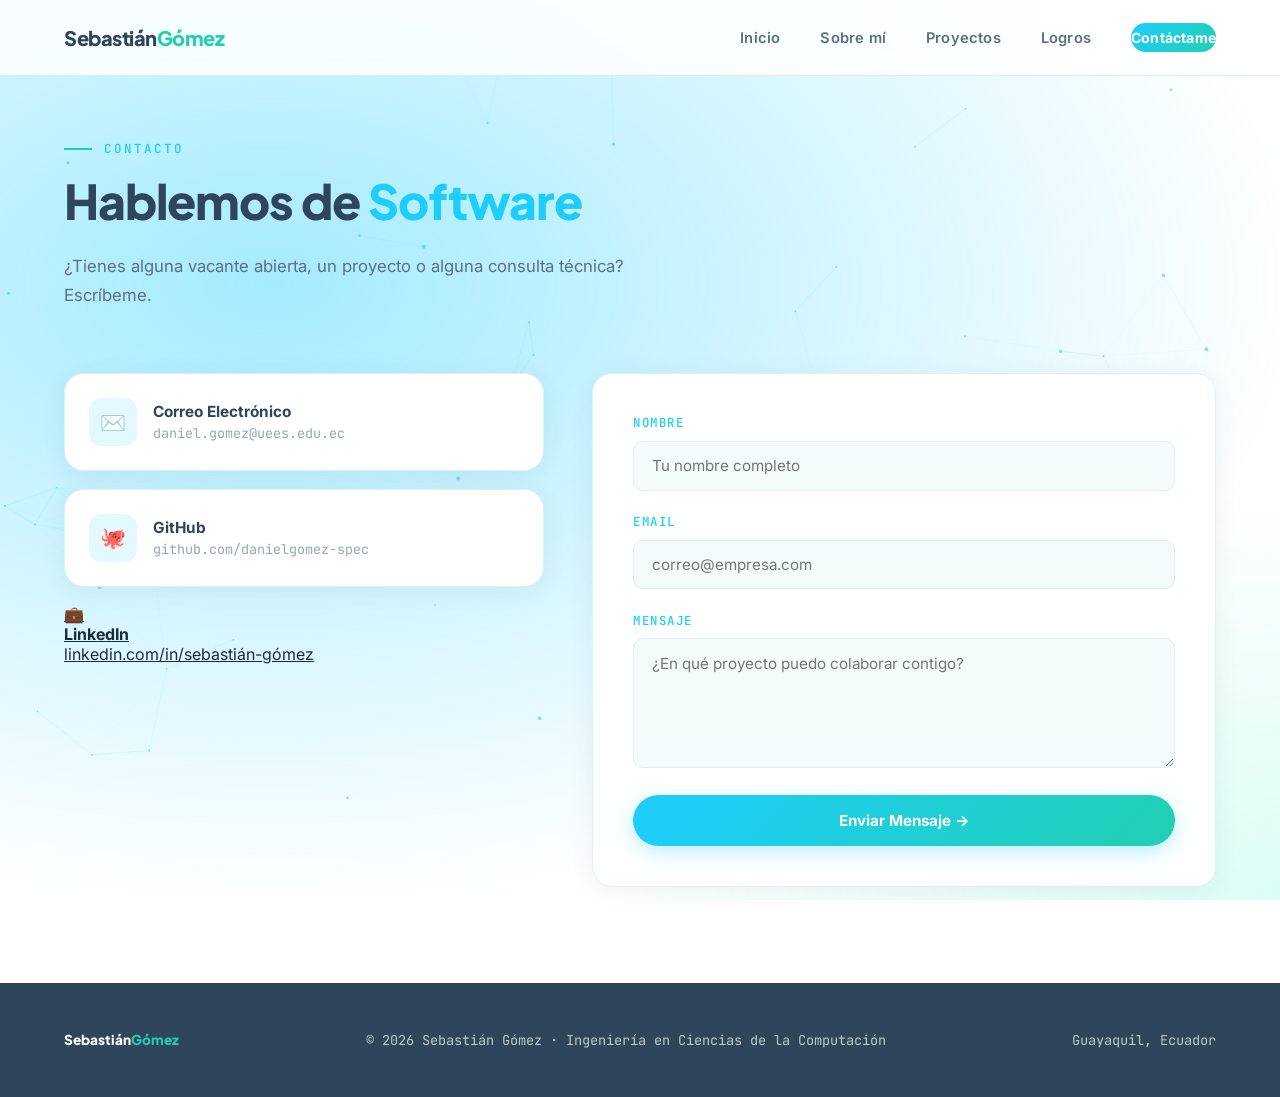
==== commit c98125cc: "Linkedin" ====
--- a/contacto.html
+++ b/contacto.html
@@ -113,10 +113,13 @@
           <div class="contact-icon">🐙</div>
           <div><h4>GitHub</h4><p>github.com/danielgomez-spec</p></div>
         </a>
-        <a href="https://linkedin.com/in/tu-usuario" target="_blank" class="card contact-link">
-          <div class="contact-icon">💼</div>
-          <div><h4>LinkedIn</h4><p>https://www.linkedin.com/in/sebasti%C3%A1n-g%C3%B3mez-villafuerte-a385a33a9/?skipRedirect=true</p></div>
-        </a>
+        <a href="https://www.linkedin.com/in/sebasti%C3%A1n-g%C3%B3mez-villafuerte-a385a33a9/" target="_blank" class="social-box">
+         <div class="social-icon">💼</div>
+         <div class="social-details">
+         <h4>LinkedIn</h4>
+         <p>linkedin.com/in/sebastián-gómez</p>
+  </div>
+</a>
       </div>
 
       <!-- COLUMNA DERECHA: formulario (simulado, no envía a un servidor real) -->
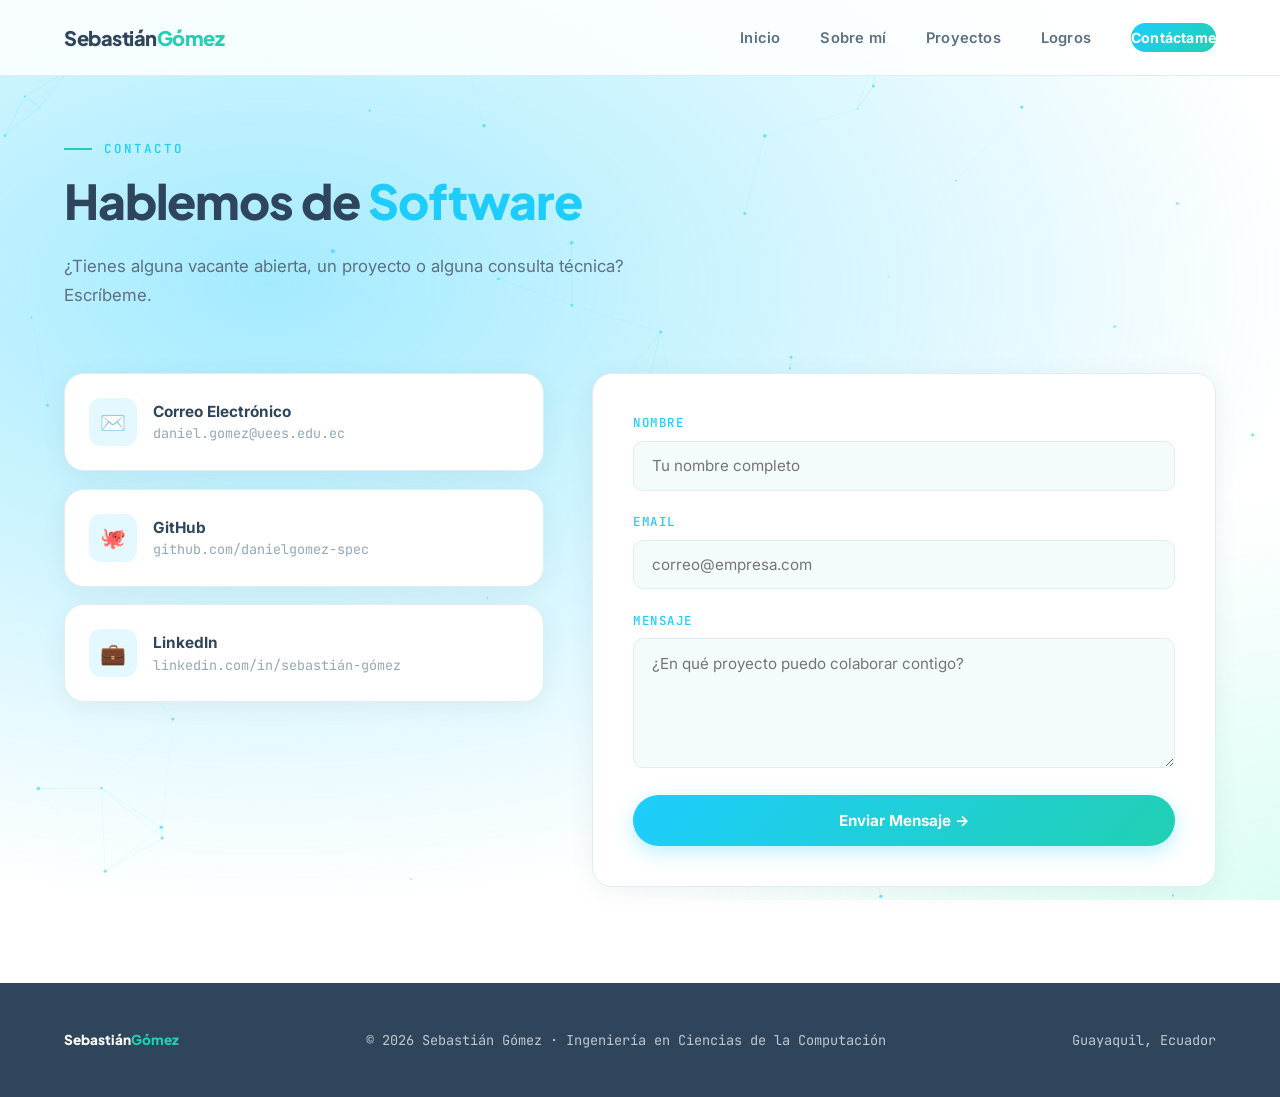
==== commit fbb35c46: "Linkedin" ====
--- a/contacto.html
+++ b/contacto.html
@@ -113,13 +113,10 @@
           <div class="contact-icon">🐙</div>
           <div><h4>GitHub</h4><p>github.com/danielgomez-spec</p></div>
         </a>
-        <a href="https://www.linkedin.com/in/sebasti%C3%A1n-g%C3%B3mez-villafuerte-a385a33a9/" target="_blank" class="social-box">
-         <div class="social-icon">💼</div>
-         <div class="social-details">
-         <h4>LinkedIn</h4>
-         <p>linkedin.com/in/sebastián-gómez</p>
-  </div>
-</a>
+        <a href="https://www.linkedin.com/in/sebasti%C3%A1n-g%C3%B3mez-villafuerte-a385a33a9/?skipRedirect=true" target="_blank" class="card contact-link">
+          <div class="contact-icon">💼</div>
+          <div><h4>LinkedIn</h4><p>linkedin.com/in/sebastián-gómez</p></div>
+        </a>
       </div>
 
       <!-- COLUMNA DERECHA: formulario (simulado, no envía a un servidor real) -->
